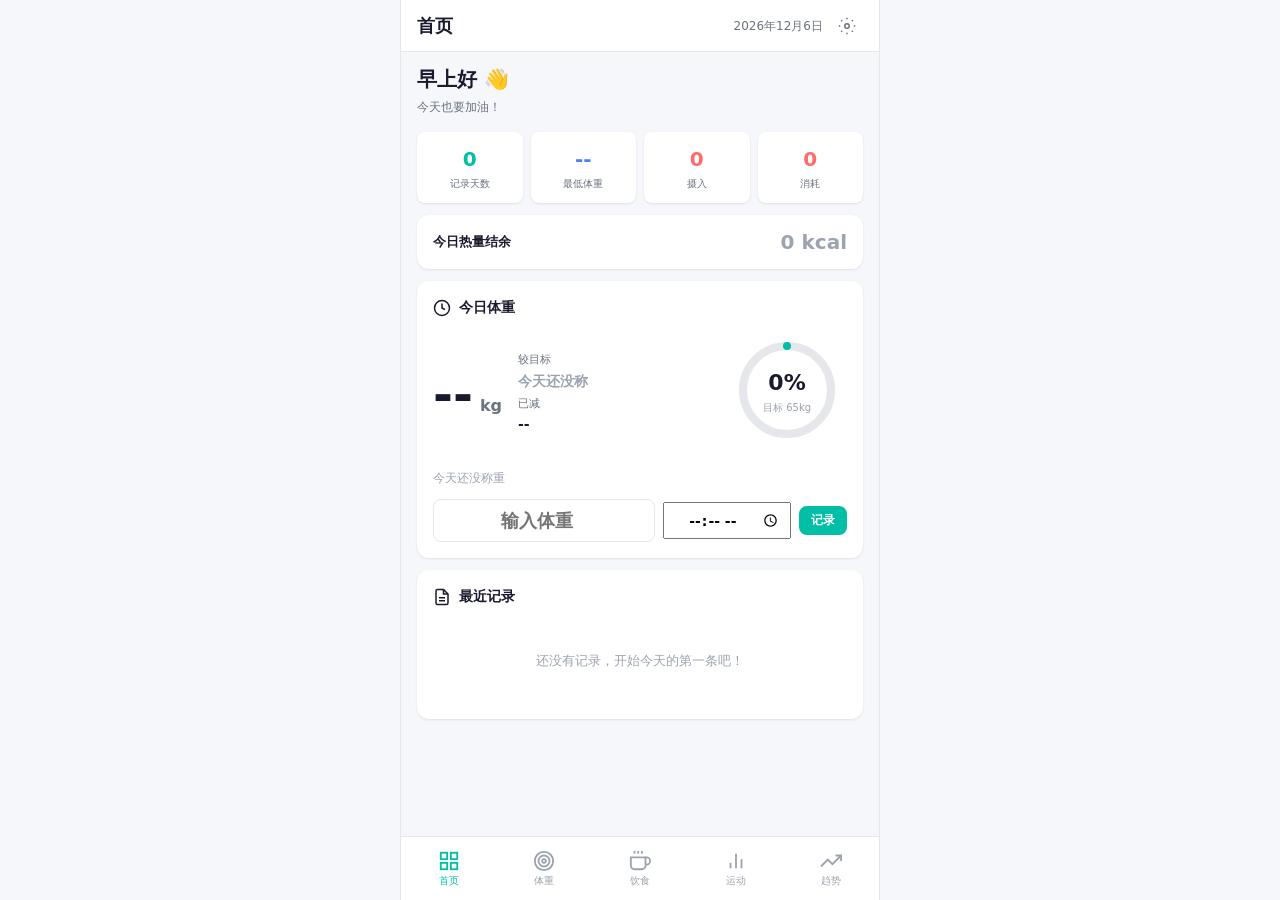
==== src/index.html @ 2db00e9f "Prepare PWA for long term deployment" ====
<!DOCTYPE html>
<html lang="zh-CN">
<head>
  <meta charset="UTF-8">
  <meta name="viewport" content="width=device-width, initial-scale=1.0, maximum-scale=1.0, user-scalable=no, viewport-fit=cover">
  <meta name="theme-color" content="#00BFA6">
  <meta name="apple-mobile-web-app-capable" content="yes">
  <meta name="apple-mobile-web-app-status-bar-style" content="default">
  <meta name="description" content="吴惊喜不要停 - 记录体重变化与运动热量消耗">
  <link rel="manifest" href="manifest.json">
  <link rel="icon" href="assets/icons/icon.svg" type="image/svg+xml">
  <link rel="apple-touch-icon" href="assets/icons/icon.svg">
  <title>吴惊喜不要停</title>
  <link rel="stylesheet" href="css/style.css">
</head>
<body>
<div class="app-container" id="app">
  <!-- Header -->
  <header class="app-header">
    <h1 id="viewTitle">首页</h1>
    <div style="display:flex;align-items:center;gap:8px">
      <span class="header-date" id="headerDate"></span>
      <button class="btn-icon" id="settingsGear" title="设置" style="color:var(--text-secondary)">
        <svg width="18" height="18" viewBox="0 0 24 24" fill="none" stroke="currentColor" stroke-width="2"><circle cx="12" cy="12" r="3"/><path d="M12 1v2M12 21v2M4.22 4.22l1.42 1.42M18.36 18.36l1.42 1.42M1 12h2M21 12h2M4.22 19.78l1.42-1.42M18.36 5.64l1.42-1.42"/></svg>
      </button>
    </div>
  </header>

  <!-- Main Content -->
  <main class="app-main" id="appMain">
    <!-- Dashboard View -->
    <section class="view active" id="viewDashboard">
      <div class="dash-greeting" id="greeting">早上好 👋</div>
      <div class="dash-sub" id="dashSub">今天也要加油！</div>

      <div class="stat-grid" style="grid-template-columns:repeat(4,1fr)">
        <div class="stat-item">
          <div class="num green" id="statDays">0</div>
          <div class="label">记录天数</div>
        </div>
        <div class="stat-item">
          <div class="num blue" id="statLowest">--</div>
          <div class="label">最低体重</div>
        </div>
        <div class="stat-item">
          <div class="num red" id="statCalIn">0</div>
          <div class="label">摄入</div>
        </div>
        <div class="stat-item">
          <div class="num red" id="statCalOut">0</div>
          <div class="label">消耗</div>
        </div>
      </div>

      <!-- 热量结余 -->
      <div class="card" style="padding:12px 16px;margin-bottom:12px">
        <div class="flex-between">
          <span style="font-size:13px;font-weight:600">今日热量结余</span>
          <span id="calBalance" style="font-size:20px;font-weight:800">0 kcal</span>
        </div>
      </div>

      <div class="card">
        <div class="card-title">
          <svg width="18" height="18" viewBox="0 0 24 24" fill="none" stroke="currentColor" stroke-width="2"><circle cx="12" cy="12" r="10"/><path d="M12 6v6l4 2"/></svg>
          今日体重
        </div>
        <div id="todayWeightEntries">
          <div class="dash-weight-card" style="margin-bottom:12px">
            <div>
              <span class="big-num" id="todayWeightDisplay">--</span>
              <span class="big-unit">kg</span>
            </div>
            <div class="dash-info">
              <div class="label">较目标</div>
              <div class="change" id="weightDiff">--</div>
              <div class="label" style="margin-top:4px">已减</div>
              <div class="change down" id="totalLost">--</div>
            </div>
            <div>
              <canvas id="progressRingWeight" width="100" height="100"></canvas>
            </div>
          </div>
          <div id="todayWeightRecordList"></div>
        </div>
        <div class="log-today-bar">
          <input type="number" id="quickWeightInput" placeholder="输入体重" step="0.1" min="30" max="200">
          <input type="time" id="quickWeightTime" style="width:auto;flex:none;padding:6px 8px;font-size:14px">
          <button class="btn btn-primary btn-sm" id="quickWeightBtn">记录</button>
        </div>
      </div>

      <div class="card">
        <div class="card-title">
          <svg width="18" height="18" viewBox="0 0 24 24" fill="none" stroke="currentColor" stroke-width="2"><path d="M14 2H6a2 2 0 0 0-2 2v16a2 2 0 0 0 2 2h12a2 2 0 0 0 2-2V8z"/><polyline points="14 2 14 8 20 8"/><line x1="16" y1="13" x2="8" y2="13"/><line x1="16" y1="17" x2="8" y2="17"/></svg>
          最近记录
        </div>
        <div id="recentEntries"><div class="empty-state"><p>还没有记录，开始今天的第一条吧！</p></div></div>
      </div>
    </section>

    <!-- Weight View -->
    <section class="view" id="viewWeight">
      <div class="card">
        <div class="card-title">记录体重</div>
        <div class="form-row-3">
          <div class="form-group"><label>日期</label><input type="date" id="weightDate"></div>
          <div class="form-group"><label>时间</label><input type="time" id="weightTime"></div>
          <div class="form-group"><label>体重 (kg)</label><input type="number" id="weightValue" step="0.1" min="30" max="200" placeholder="70.0"></div>
        </div>
        <div class="form-group"><label>备注（可选）</label><input type="text" id="weightNotes" placeholder="如：晨起空腹、饭后等"></div>
        <button class="btn btn-primary btn-block" id="weightSubmit">保存记录</button>
      </div>
      <div class="card">
        <div class="flex-between">
          <div class="card-title" style="margin-bottom:0">体重历史</div>
          <span class="text-muted" id="weightCount"></span>
        </div>
      </div>
      <div id="weightList" class="entry-list"></div>
    </section>

    <!-- Diet View -->
    <section class="view" id="viewDiet">
      <div class="card">
        <div class="card-title">记录饮食</div>
        <div class="form-row-3">
          <div class="form-group"><label>日期</label><input type="date" id="dietDate"></div>
          <div class="form-group"><label>时间</label><input type="time" id="dietTime"></div>
          <div class="form-group"><label>餐别</label><select id="dietMealType"></select></div>
        </div>
        <div class="form-row">
          <div class="form-group"><label>食物名称</label><input type="text" id="dietFood" placeholder="如：全麦面包 2片"></div>
          <div class="form-group"><label>重量 (g)</label><input type="number" id="dietWeight" min="0" placeholder="如：150"></div>
        </div>
        <div class="form-row">
          <div class="form-group"><label>热量 (kcal)</label><input type="number" id="dietCalories" min="0" placeholder="自动预估或手动输入"></div>
          <div class="form-group">
            <label>热量预估</label>
            <div class="calorie-estimate" id="dietCalorieHint">输入食物和重量后自动预估</div>
          </div>
        </div>
        <div class="form-group"><label>备注（可选）</label><input type="text" id="dietNotes" placeholder="如：便利店买的"></div>
        <button class="btn btn-primary btn-block" id="dietSubmit">保存记录</button>
      </div>
      <div class="card">
        <div class="flex-between">
          <div class="card-title" style="margin-bottom:0">饮食历史</div>
          <span class="text-muted" id="dietCount"></span>
        </div>
      </div>
      <div id="dietList" class="entry-list"></div>
    </section>

    <!-- Exercise View -->
    <section class="view" id="viewExercise">
      <div class="card">
        <div class="card-title">记录运动</div>
        <div class="form-row-3">
          <div class="form-group"><label>日期</label><input type="date" id="exDate"></div>
          <div class="form-group"><label>时间</label><input type="time" id="exTime"></div>
          <div class="form-group"><label>运动类型</label><select id="exType"></select></div>
        </div>
        <div class="form-row">
          <div class="form-group"><label>时长（分钟）</label><input type="number" id="exDuration" min="1" max="600" placeholder="30"></div>
          <div class="form-group" id="exCalGroup"><label>消耗热量 (kcal)</label><input type="number" id="exCalories" min="0" placeholder="自动计算" readonly></div>
        </div>
        <div class="form-group"><label>备注（可选）</label><input type="text" id="exNotes" placeholder="如：晨跑、健身房等"></div>
        <button class="btn btn-primary btn-block" id="exSubmit">保存记录</button>
      </div>
      <div class="card">
        <div class="flex-between">
          <div class="card-title" style="margin-bottom:0">运动历史</div>
          <span class="text-muted" id="exCount"></span>
        </div>
      </div>
      <div id="exList" class="entry-list"></div>
    </section>

    <!-- Trends View -->
    <section class="view" id="viewTrends">
      <div class="card">
        <div class="card-title">体重趋势</div>
        <div class="period-tabs" id="weightPeriodTabs">
          <button class="period-tab active" data-period="7d">7天</button>
          <button class="period-tab" data-period="30d">30天</button>
          <button class="period-tab" data-period="all">全部</button>
        </div>
        <div class="chart-container"><canvas id="weightChart"></canvas></div>
      </div>
      <div class="card">
        <div class="card-title">运动消耗</div>
        <div class="period-tabs" id="calPeriodTabs">
          <button class="period-tab active" data-period="7d">7天</button>
          <button class="period-tab" data-period="30d">30天</button>
          <button class="period-tab" data-period="all">全部</button>
        </div>
        <div class="chart-container"><canvas id="calChart"></canvas></div>
      </div>
      <div class="ring-grid">
        <div class="ring-item">
          <canvas id="ringWeightProgress" width="120" height="120"></canvas>
          <div class="ring-label">减重进度</div>
        </div>
        <div class="ring-item">
          <canvas id="ringCalProgress" width="120" height="120"></canvas>
          <div class="ring-label">今日运动目标</div>
        </div>
      </div>
    </section>

    <!-- Settings View -->
    <section class="view" id="viewSettings">
      <div class="card">
        <div class="card-title">目标设定</div>
        <div class="setting-item">
          <div><div class="label">目标体重</div><div class="desc">最终想要达到的体重</div></div>
          <input type="number" id="setTargetWeight" step="0.1" min="30" max="200">
        </div>
        <div class="setting-item">
          <div><div class="label">起始体重</div><div class="desc">开始减肥时的体重</div></div>
          <input type="number" id="setStartWeight" step="0.1" min="30" max="200">
        </div>
        <div class="setting-item">
          <div><div class="label">身高 (cm)</div><div class="desc">用于计算 BMI</div></div>
          <input type="number" id="setHeight" min="100" max="250">
        </div>
        <div class="setting-item">
          <div><div class="label">日消耗目标</div><div class="desc">每日运动消耗目标（千卡）</div></div>
          <input type="number" id="setCalTarget" min="0" max="5000">
        </div>
        <div class="setting-item">
          <div><div class="label">昵称</div><div class="desc">个性化称呼</div></div>
          <input type="text" id="setName" placeholder="如：吴惊喜">
        </div>
        <button class="btn btn-primary btn-block mt-8" id="settingsSave">保存设置</button>
      </div>

      <div class="card">
        <div class="card-title">界面主题</div>
        <div class="setting-item">
          <div class="label">背景风格</div>
          <select id="bgTheme" style="width:120px">
            <option value="default">默认简洁</option>
            <option value="dark">深色模式</option>
            <option value="gradient1">渐变蓝紫</option>
            <option value="gradient2">渐变暖橙</option>
            <option value="gradient3">渐变星空</option>
            <option value="gradient4">渐变樱花</option>
          </select>
        </div>
        <div class="setting-item" style="flex-direction:column;align-items:stretch;gap:8px">
          <div class="label">自定义背景图片</div>
          <div class="desc">上传一张图片作为背景（建议浅色/模糊图片效果更佳）</div>
          <div id="bgImagePreview" style="width:100%;height:80px;border-radius:8px;background:#EEE;display:flex;align-items:center;justify-content:center;font-size:12px;color:#999;background-size:cover;background-position:center">暂无图片</div>
          <div class="data-actions">
            <button class="btn btn-secondary btn-sm" id="bgUploadBtn">选择图片</button>
            <button class="btn btn-secondary btn-sm" id="bgClearBtn">清除图片</button>
          </div>
          <input type="file" id="bgFileInput" accept="image/*" style="display:none">
        </div>
      </div>

      <div class="card">
        <div class="card-title">数据管理</div>
        <div class="text-muted mb-8">所有数据存储在本地浏览器，安全不泄漏。</div>
        <div class="data-actions">
          <button class="btn btn-secondary btn-sm" id="exportBtn">导出数据</button>
          <button class="btn btn-secondary btn-sm" id="importBtn">导入数据</button>
        </div>
        <input type="file" id="importFile" accept=".json" style="display:none">
        <button class="btn btn-sm btn-danger btn-block mt-8" id="clearBtn">清除所有数据</button>
      </div>

      <div class="about-section">
        <strong>吴惊喜不要停 v1.3</strong><br>
        减肥路上，惊喜不停！<br>
        所有数据仅存储在你的设备上
      </div>
    </section>
  </main>

  <!-- Bottom Navigation -->
  <nav class="app-nav" id="appNav">
    <button class="nav-item active" data-view="viewDashboard">
      <svg viewBox="0 0 24 24" fill="none" stroke="currentColor" stroke-width="2"><rect x="3" y="3" width="7" height="7"/><rect x="14" y="3" width="7" height="7"/><rect x="3" y="14" width="7" height="7"/><rect x="14" y="14" width="7" height="7"/></svg>
      <span>首页</span>
    </button>
    <button class="nav-item" data-view="viewWeight">
      <svg viewBox="0 0 24 24" fill="none" stroke="currentColor" stroke-width="2"><circle cx="12" cy="12" r="10"/><circle cx="12" cy="12" r="6"/><circle cx="12" cy="12" r="2"/></svg>
      <span>体重</span>
    </button>
    <button class="nav-item" data-view="viewDiet">
      <svg viewBox="0 0 24 24" fill="none" stroke="currentColor" stroke-width="2"><path d="M18 8h1a4 4 0 0 1 0 8h-1"/><path d="M2 8h16v9a4 4 0 0 1-4 4H6a4 4 0 0 1-4-4V8z"/><line x1="6" y1="1" x2="6" y2="4"/><line x1="10" y1="1" x2="10" y2="4"/><line x1="14" y1="1" x2="14" y2="4"/></svg>
      <span>饮食</span>
    </button>
    <button class="nav-item" data-view="viewExercise">
      <svg viewBox="0 0 24 24" fill="none" stroke="currentColor" stroke-width="2"><path d="M18 20V10"/><path d="M12 20V4"/><path d="M6 20v-6"/></svg>
      <span>运动</span>
    </button>
    <button class="nav-item" data-view="viewTrends">
      <svg viewBox="0 0 24 24" fill="none" stroke="currentColor" stroke-width="2"><polyline points="23 6 13.5 15.5 8.5 10.5 1 18"/><polyline points="17 6 23 6 23 12"/></svg>
      <span>趋势</span>
    </button>
  </nav>
</div>

<!-- Modal template (hidden) -->
<template id="modalTemplate">
  <div class="modal-overlay" onclick="if(event.target===this)this.remove()">
    <div class="modal-box">
      <h3 id="modalTitle"></h3>
      <div id="modalBody"></div>
    </div>
  </div>
</template>

<script src="js/storage.js"></script>
<script src="js/charts.js"></script>
<script src="js/app.js"></script>
</body>
</html>
---- src/css/style.css ----
/* ============ Reset & Base ============ */
*, *::before, *::after { box-sizing: border-box; margin: 0; padding: 0; }

:root {
  --primary: #00BFA6;
  --primary-dark: #009F8A;
  --primary-light: #E0F7F4;
  --accent: #4F7CFF;
  --calorie: #FF6B6B;
  --calorie-light: #FFF0F0;
  --bg: #F5F7FA;
  --card: #FFFFFF;
  --text: #1A1A2E;
  --text-secondary: #6B7280;
  --text-muted: #9CA3AF;
  --border: #E5E7EB;
  --shadow: 0 1px 3px rgba(0,0,0,0.06), 0 1px 2px rgba(0,0,0,0.04);
  --shadow-lg: 0 4px 12px rgba(0,0,0,0.08);
  --radius: 12px;
  --radius-sm: 8px;
  --nav-height: 64px;
  --header-height: 52px;
}

html { font-size: 16px; -webkit-text-size-adjust: 100%; }
body {
  font-family: -apple-system, BlinkMacSystemFont, "Segoe UI", Roboto, system-ui, sans-serif;
  background: var(--bg);
  color: var(--text);
  line-height: 1.5;
  overflow: hidden;
  height: 100vh;
  -webkit-font-smoothing: antialiased;
}

input, select, textarea, button { font-family: inherit; font-size: inherit; }

/* ============ Layout ============ */
.app-container {
  max-width: 480px;
  margin: 0 auto;
  height: 100vh;
  display: flex;
  flex-direction: column;
  position: relative;
  background: var(--bg);
}

/* ============ Header ============ */
.app-header {
  display: flex;
  align-items: center;
  justify-content: space-between;
  padding: 8px 16px;
  height: var(--header-height);
  background: var(--card);
  border-bottom: 1px solid var(--border);
  flex-shrink: 0;
  z-index: 10;
}
.app-header h1 {
  font-size: 18px;
  font-weight: 700;
  color: var(--text);
}
.header-date {
  font-size: 12px;
  color: var(--text-secondary);
}

/* ============ Main Content ============ */
.app-main {
  flex: 1;
  overflow-y: auto;
  overflow-x: hidden;
  -webkit-overflow-scrolling: touch;
  padding-bottom: 8px;
}
.app-main::-webkit-scrollbar { display: none; }

.view { display: none; padding: 12px 16px; }
.view.active { display: block; animation: fadeIn 0.2s ease; }

@keyframes fadeIn {
  from { opacity: 0; transform: translateY(4px); }
  to { opacity: 1; transform: translateY(0); }
}

/* ============ Bottom Navigation ============ */
.app-nav {
  display: flex;
  background: var(--card);
  border-top: 1px solid var(--border);
  height: var(--nav-height);
  flex-shrink: 0;
  z-index: 10;
  padding-bottom: env(safe-area-inset-bottom, 0);
}
.nav-item {
  flex: 1;
  display: flex;
  flex-direction: column;
  align-items: center;
  justify-content: center;
  gap: 2px;
  cursor: pointer;
  color: var(--text-muted);
  transition: color 0.15s;
  -webkit-tap-highlight-color: transparent;
  border: none;
  background: none;
  padding: 6px 0;
}
.nav-item.active { color: var(--primary); }
.nav-item svg { width: 22px; height: 22px; }
.nav-item span { font-size: 10px; font-weight: 500; }

/* ============ Cards ============ */
.card {
  background: var(--card);
  border-radius: var(--radius);
  padding: 16px;
  margin-bottom: 12px;
  box-shadow: var(--shadow);
}
.card-title {
  font-size: 14px;
  font-weight: 600;
  color: var(--text);
  margin-bottom: 12px;
  display: flex;
  align-items: center;
  gap: 8px;
}

/* ============ Stat Grid ============ */
.stat-grid {
  display: grid;
  grid-template-columns: repeat(3, 1fr);
  gap: 8px;
  margin-bottom: 12px;
}
.stat-item {
  background: var(--card);
  border-radius: var(--radius-sm);
  padding: 12px;
  text-align: center;
  box-shadow: var(--shadow);
}
.stat-item .num {
  font-size: 20px;
  font-weight: 700;
  color: var(--text);
}
.stat-item .num.green { color: var(--primary); }
.stat-item .num.red { color: var(--calorie); }
.stat-item .num.blue { color: var(--accent); }
.stat-item .label {
  font-size: 10px;
  color: var(--text-secondary);
  margin-top: 2px;
}

/* ============ Form Elements ============ */
.form-group {
  margin-bottom: 12px;
}
.form-group label {
  display: block;
  font-size: 12px;
  font-weight: 600;
  color: var(--text-secondary);
  margin-bottom: 4px;
}
.form-row {
  display: grid;
  grid-template-columns: 1fr 1fr;
  gap: 8px;
}
.form-row-3 {
  display: grid;
  grid-template-columns: 1fr 1fr 1fr;
  gap: 8px;
}

input[type="text"],
input[type="number"],
input[type="date"],
select,
textarea {
  width: 100%;
  padding: 10px 12px;
  border: 1.5px solid var(--border);
  border-radius: var(--radius-sm);
  font-size: 15px;
  color: var(--text);
  background: var(--card);
  outline: none;
  transition: border-color 0.2s;
  -webkit-appearance: none;
  appearance: none;
}
input:focus, select:focus, textarea:focus {
  border-color: var(--primary);
}
textarea { resize: none; min-height: 60px; }

.calorie-estimate {
  min-height: 40px;
  padding: 9px 10px;
  border: 1.5px dashed var(--border);
  border-radius: var(--radius-sm);
  background: var(--primary-light);
  color: var(--text-secondary);
  font-size: 12px;
  line-height: 1.35;
  display: flex;
  align-items: center;
}
.calorie-estimate.active {
  border-color: var(--primary);
  color: var(--primary-dark);
  font-weight: 600;
}
.calorie-estimate.muted {
  background: #F8FAFC;
}

.btn {
  display: inline-flex;
  align-items: center;
  justify-content: center;
  gap: 6px;
  padding: 10px 20px;
  border: none;
  border-radius: var(--radius-sm);
  font-size: 14px;
  font-weight: 600;
  cursor: pointer;
  transition: all 0.15s;
  -webkit-tap-highlight-color: transparent;
}
.btn-primary {
  background: var(--primary);
  color: #fff;
}
.btn-primary:active { background: var(--primary-dark); }
.btn-secondary {
  background: var(--primary-light);
  color: var(--primary-dark);
}
.btn-block { width: 100%; }
.btn-sm { padding: 6px 12px; font-size: 12px; }
.btn-danger { background: var(--calorie-light); color: var(--calorie); }
.btn-danger:active { background: #FFE0E0; }

.btn-icon {
  width: 32px;
  height: 32px;
  padding: 0;
  border: none;
  border-radius: 50%;
  display: inline-flex;
  align-items: center;
  justify-content: center;
  cursor: pointer;
  background: transparent;
  color: var(--text-muted);
  transition: background 0.15s;
  -webkit-tap-highlight-color: transparent;
}
.btn-icon:active { background: var(--border); }

/* ============ Entry List ============ */
.entry-list { display: flex; flex-direction: column; gap: 8px; }
.entry-item {
  display: flex;
  align-items: center;
  padding: 12px;
  background: var(--card);
  border-radius: var(--radius-sm);
  box-shadow: var(--shadow);
  gap: 12px;
  transition: opacity 0.2s;
}
.entry-icon {
  width: 40px;
  height: 40px;
  border-radius: 50%;
  display: flex;
  align-items: center;
  justify-content: center;
  flex-shrink: 0;
  font-size: 18px;
}
.entry-icon.green { background: var(--primary-light); }
.entry-icon.red { background: var(--calorie-light); }
.entry-icon.blue { background: #EEF2FF; }
.entry-body { flex: 1; min-width: 0; }
.entry-body .title { font-size: 14px; font-weight: 600; color: var(--text); }
.entry-body .subtitle { font-size: 11px; color: var(--text-secondary); margin-top: 1px; }
.entry-value {
  font-size: 15px;
  font-weight: 700;
  color: var(--primary);
  text-align: right;
  flex-shrink: 0;
}
.entry-value.red { color: var(--calorie); }

/* ============ Dashboard ============ */
.dash-greeting {
  font-size: 20px;
  font-weight: 700;
  margin-bottom: 4px;
}
.dash-sub { font-size: 12px; color: var(--text-secondary); margin-bottom: 16px; }

.dash-weight-card {
  display: flex;
  align-items: center;
  gap: 16px;
}
.dash-weight-card .big-num {
  font-size: 48px;
  font-weight: 800;
  color: var(--text);
  line-height: 1;
}
.dash-weight-card .big-unit { font-size: 16px; font-weight: 600; color: var(--text-secondary); margin-left: 2px; }
.dash-weight-card .dash-info { flex: 1; }
.dash-weight-card .dash-info .label { font-size: 11px; color: var(--text-secondary); }
.dash-weight-card .dash-info .change {
  font-size: 14px;
  font-weight: 600;
  margin-top: 2px;
}
.change.down { color: var(--primary); }
.change.up { color: var(--calorie); }

.log-today-bar {
  display: flex;
  align-items: center;
  gap: 8px;
  margin-top: 12px;
}
.log-today-bar input {
  flex: 1;
  font-size: 18px;
  font-weight: 700;
  text-align: center;
}

/* ============ Trends ============ */
.chart-container {
  width: 100%;
  min-height: 220px;
  border-radius: var(--radius-sm);
  overflow: hidden;
}
.chart-container canvas { display: block; }

.period-tabs {
  display: flex;
  gap: 4px;
  margin-bottom: 12px;
  background: var(--border);
  border-radius: var(--radius-sm);
  padding: 3px;
}
.period-tab {
  flex: 1;
  padding: 6px 0;
  text-align: center;
  font-size: 12px;
  font-weight: 500;
  border: none;
  background: transparent;
  border-radius: 6px;
  cursor: pointer;
  color: var(--text-secondary);
  transition: all 0.15s;
}
.period-tab.active {
  background: var(--card);
  color: var(--text);
  box-shadow: 0 1px 2px rgba(0,0,0,0.06);
}

/* ============ Settings ============ */
.setting-item {
  display: flex;
  align-items: center;
  justify-content: space-between;
  padding: 12px 0;
  border-bottom: 1px solid var(--border);
}
.setting-item:last-child { border-bottom: none; }
.setting-item .label { font-size: 14px; font-weight: 500; }
.setting-item .desc { font-size: 11px; color: var(--text-secondary); margin-top: 1px; }
.setting-item input[type="number"],
.setting-item input[type="text"] {
  width: 80px;
  text-align: center;
  font-weight: 600;
}

.about-section {
  text-align: center;
  padding: 20px 0;
  color: var(--text-muted);
  font-size: 12px;
  line-height: 1.8;
}
.about-section strong { color: var(--text-secondary); }

/* ============ Modal ============ */
.modal-overlay {
  position: fixed;
  top: 0; left: 0; right: 0; bottom: 0;
  background: rgba(0,0,0,0.4);
  z-index: 100;
  display: flex;
  align-items: center;
  justify-content: center;
  padding: 24px;
  animation: fadeIn 0.15s ease;
}
.modal-box {
  background: var(--card);
  border-radius: var(--radius);
  padding: 20px;
  width: 100%;
  max-width: 360px;
  box-shadow: var(--shadow-lg);
}
.modal-box h3 {
  font-size: 16px;
  font-weight: 700;
  margin-bottom: 12px;
}

/* ============ Toast ============ */
.toast {
  position: fixed;
  bottom: 80px;
  left: 50%;
  transform: translateX(-50%);
  background: #1A1A2E;
  color: #fff;
  padding: 10px 20px;
  border-radius: 20px;
  font-size: 13px;
  font-weight: 500;
  z-index: 200;
  animation: toastIn 0.3s ease;
  pointer-events: none;
  white-space: nowrap;
}
.toast.hide { animation: toastOut 0.3s ease forwards; }

@keyframes toastIn {
  from { opacity: 0; transform: translateX(-50%) translateY(20px); }
  to { opacity: 1; transform: translateX(-50%) translateY(0); }
}
@keyframes toastOut {
  from { opacity: 1; transform: translateX(-50%) translateY(0); }
  to { opacity: 0; transform: translateX(-50%) translateY(20px); }
}

/* ============ Progress Ring Layout ============ */
.ring-grid {
  display: grid;
  grid-template-columns: 1fr 1fr;
  gap: 12px;
  margin-bottom: 12px;
}
.ring-item {
  display: flex;
  flex-direction: column;
  align-items: center;
  background: var(--card);
  border-radius: var(--radius);
  padding: 12px;
  box-shadow: var(--shadow);
}
.ring-item .ring-label {
  font-size: 11px;
  color: var(--text-secondary);
  margin-top: 8px;
  text-align: center;
}

/* ============ Empty State ============ */
.empty-state {
  text-align: center;
  padding: 32px 16px;
  color: var(--text-muted);
}
.empty-state svg { width: 48px; height: 48px; margin-bottom: 12px; opacity: 0.5; }
.empty-state p { font-size: 13px; }

/* ============ Utility ============ */
.mt-8 { margin-top: 8px; }
.mb-8 { margin-bottom: 8px; }
.flex { display: flex; }
.flex-between { display: flex; justify-content: space-between; align-items: center; }
.gap-8 { gap: 8px; }
.text-center { text-align: center; }
.text-muted { color: var(--text-muted); font-size: 12px; }

/* ============ Switch ============ */
.switch-row {
  display: flex;
  align-items: center;
  justify-content: space-between;
  padding: 4px 0;
}
.switch-row .label { font-size: 14px; }
.switch {
  position: relative;
  width: 44px;
  height: 24px;
  cursor: pointer;
}
.switch input { display: none; }
.switch .slider {
  position: absolute;
  inset: 0;
  background: #D1D5DB;
  border-radius: 12px;
  transition: 0.2s;
}
.switch .slider::after {
  content: "";
  position: absolute;
  width: 20px;
  height: 20px;
  left: 2px;
  top: 2px;
  background: #fff;
  border-radius: 50%;
  transition: 0.2s;
}
.switch input:checked + .slider { background: var(--primary); }
.switch input:checked + .slider::after { transform: translateX(20px); }

/* ============ History merge ============ */
.history-filters {
  display: flex;
  gap: 8px;
  margin-bottom: 12px;
}
.history-filters select { flex: 1; }

/* ============ Data Management Buttons ============ */
.data-actions {
  display: flex;
  gap: 8px;
  margin-top: 12px;
}
.data-actions .btn { flex: 1; font-size: 12px; }

/* ============ Responsive ============ */
@media (min-width: 481px) {
  .app-container { border-left: 1px solid var(--border); border-right: 1px solid var(--border); }
}

@media (max-width: 360px) {
  .stat-grid { grid-template-columns: repeat(3, 1fr); gap: 4px; }
  .stat-item { padding: 8px; }
  .stat-item .num { font-size: 16px; }
  .form-row { grid-template-columns: 1fr; }
  .form-row-3 { grid-template-columns: 1fr 1fr; }
}

@media (display-mode: standalone) {
  .app-header { padding-top: 12px; }
}
/* ============ End Style ============ */

/* ============ Background Themes ============ */
.app-container.theme-dark {
  --bg: #1A1A2E;
  --card: #242440;
  --text: #E5E7EB;
  --text-secondary: #9CA3AF;
  --text-muted: #6B7280;
  --border: #374151;
  --shadow: 0 1px 3px rgba(0,0,0,0.3);
  --shadow-lg: 0 4px 12px rgba(0,0,0,0.4);
}
.app-container.theme-dark input,
.app-container.theme-dark select,
.app-container.theme-dark textarea {
  background: #1F1F3A;
  color: #E5E7EB;
  border-color: #374151;
}
.app-container.theme-dark .period-tab.active { background: #2A2A4A; }
.app-container.theme-dark .stat-item { background: var(--card); }

.app-container.theme-gradient1 {
  background: linear-gradient(135deg, #667eea 0%, #764ba2 100%);
  --bg: transparent;
}
.app-container.theme-gradient1 .app-header { background: rgba(255,255,255,0.12); backdrop-filter: blur(12px); border-bottom-color: rgba(255,255,255,0.15); }
.app-container.theme-gradient1 .app-header h1 { color: #fff; }
.app-container.theme-gradient1 .header-date { color: rgba(255,255,255,0.7); }
.app-container.theme-gradient1 .app-nav { background: rgba(255,255,255,0.12); backdrop-filter: blur(12px); border-top-color: rgba(255,255,255,0.15); }
.app-container.theme-gradient1 .nav-item { color: rgba(255,255,255,0.6); }
.app-container.theme-gradient1 .nav-item.active { color: #fff; }
.app-container.theme-gradient1 .card { background: rgba(255,255,255,0.88); backdrop-filter: blur(8px); }
.app-container.theme-gradient1 .dash-greeting { color: #fff; }
.app-container.theme-gradient1 .dash-sub { color: rgba(255,255,255,0.7); }

.app-container.theme-gradient2 {
  background: linear-gradient(135deg, #f093fb 0%, #f5576c 100%);
  --bg: transparent;
}
.app-container.theme-gradient2 .app-header { background: rgba(255,255,255,0.12); backdrop-filter: blur(12px); border-bottom-color: rgba(255,255,255,0.15); }
.app-container.theme-gradient2 .app-header h1 { color: #fff; }
.app-container.theme-gradient2 .header-date { color: rgba(255,255,255,0.7); }
.app-container.theme-gradient2 .app-nav { background: rgba(255,255,255,0.12); backdrop-filter: blur(12px); border-top-color: rgba(255,255,255,0.15); }
.app-container.theme-gradient2 .nav-item { color: rgba(255,255,255,0.6); }
.app-container.theme-gradient2 .nav-item.active { color: #fff; }
.app-container.theme-gradient2 .card { background: rgba(255,255,255,0.88); backdrop-filter: blur(8px); }
.app-container.theme-gradient2 .dash-greeting { color: #fff; }
.app-container.theme-gradient2 .dash-sub { color: rgba(255,255,255,0.7); }

.app-container.theme-gradient3 {
  background: linear-gradient(135deg, #0f0c29 0%, #302b63 50%, #24243e 100%);
  --bg: transparent;
}
.app-container.theme-gradient3 .app-header { background: rgba(255,255,255,0.08); backdrop-filter: blur(12px); border-bottom-color: rgba(255,255,255,0.1); }
.app-container.theme-gradient3 .app-header h1 { color: #fff; }
.app-container.theme-gradient3 .header-date { color: rgba(255,255,255,0.6); }
.app-container.theme-gradient3 .app-nav { background: rgba(255,255,255,0.08); backdrop-filter: blur(12px); border-top-color: rgba(255,255,255,0.1); }
.app-container.theme-gradient3 .nav-item { color: rgba(255,255,255,0.5); }
.app-container.theme-gradient3 .nav-item.active { color: #8892ff; }
.app-container.theme-gradient3 .card { background: rgba(255,255,255,0.88); backdrop-filter: blur(8px); }
.app-container.theme-gradient3 .dash-greeting { color: #fff; }
.app-container.theme-gradient3 .dash-sub { color: rgba(255,255,255,0.6); }

.app-container.theme-gradient4 {
  background: linear-gradient(135deg, #ffecd2 0%, #fcb69f 100%);
  --bg: transparent;
}
.app-container.theme-gradient4 .app-header { background: rgba(255,255,255,0.25); backdrop-filter: blur(12px); border-bottom-color: rgba(255,255,255,0.3); }
.app-container.theme-gradient4 .app-header h1 { color: #5D4037; }
.app-container.theme-gradient4 .header-date { color: rgba(93,64,55,0.6); }
.app-container.theme-gradient4 .app-nav { background: rgba(255,255,255,0.25); backdrop-filter: blur(12px); border-top-color: rgba(255,255,255,0.3); }
.app-container.theme-gradient4 .nav-item { color: rgba(93,64,55,0.5); }
.app-container.theme-gradient4 .nav-item.active { color: #E91E63; }
.app-container.theme-gradient4 .card { background: rgba(255,255,255,0.85); backdrop-filter: blur(8px); }
.app-container.theme-gradient4 .dash-greeting { color: #5D4037; }
.app-container.theme-gradient4 .dash-sub { color: rgba(93,64,55,0.6); }
/* ============ End Style ============ */

/* ============ Diet Entry Styles ============ */
.entry-icon.orange {
  background: #FFF3E0;
}
.entry-icon.orange svg { color: #FF9800; }

/* ============ Calorie Balance ============ */
.cal-balance.positive { color: var(--calorie); }
.cal-balance.negative { color: var(--primary); }
.cal-balance.zero { color: var(--text-muted); }

/* ============ Background Image ============ */
.app-container.has-bg-image {
  background: none !important;
  background-image: var(--bg-image-url) !important;
  background-size: cover !important;
  background-position: center !important;
  background-attachment: fixed !important;
}
.app-container.has-bg-image .app-header {
  background: rgba(255,255,255,0.15);
  backdrop-filter: blur(16px);
  -webkit-backdrop-filter: blur(16px);
  border-bottom-color: rgba(255,255,255,0.2);
}
.app-container.has-bg-image .app-nav {
  background: rgba(255,255,255,0.15);
  backdrop-filter: blur(16px);
  -webkit-backdrop-filter: blur(16px);
  border-top-color: rgba(255,255,255,0.2);
}
.app-container.has-bg-image .card {
  background: rgba(255,255,255,0.88);
  backdrop-filter: blur(12px);
  -webkit-backdrop-filter: blur(12px);
}
.app-container.has-bg-image .stat-item {
  background: rgba(255,255,255,0.88);
  backdrop-filter: blur(8px);
}
.app-container.has-bg-image .entry-item {
  background: rgba(255,255,255,0.88);
  backdrop-filter: blur(8px);
}
.app-container.has-bg-image .dash-greeting,
.app-container.has-bg-image .dash-sub {
  color: #fff;
  text-shadow: 0 1px 4px rgba(0,0,0,0.3);
}
.app-container.has-bg-image .period-tab.active {
  background: rgba(255,255,255,0.88);
}
/* ============ End Style ============ */
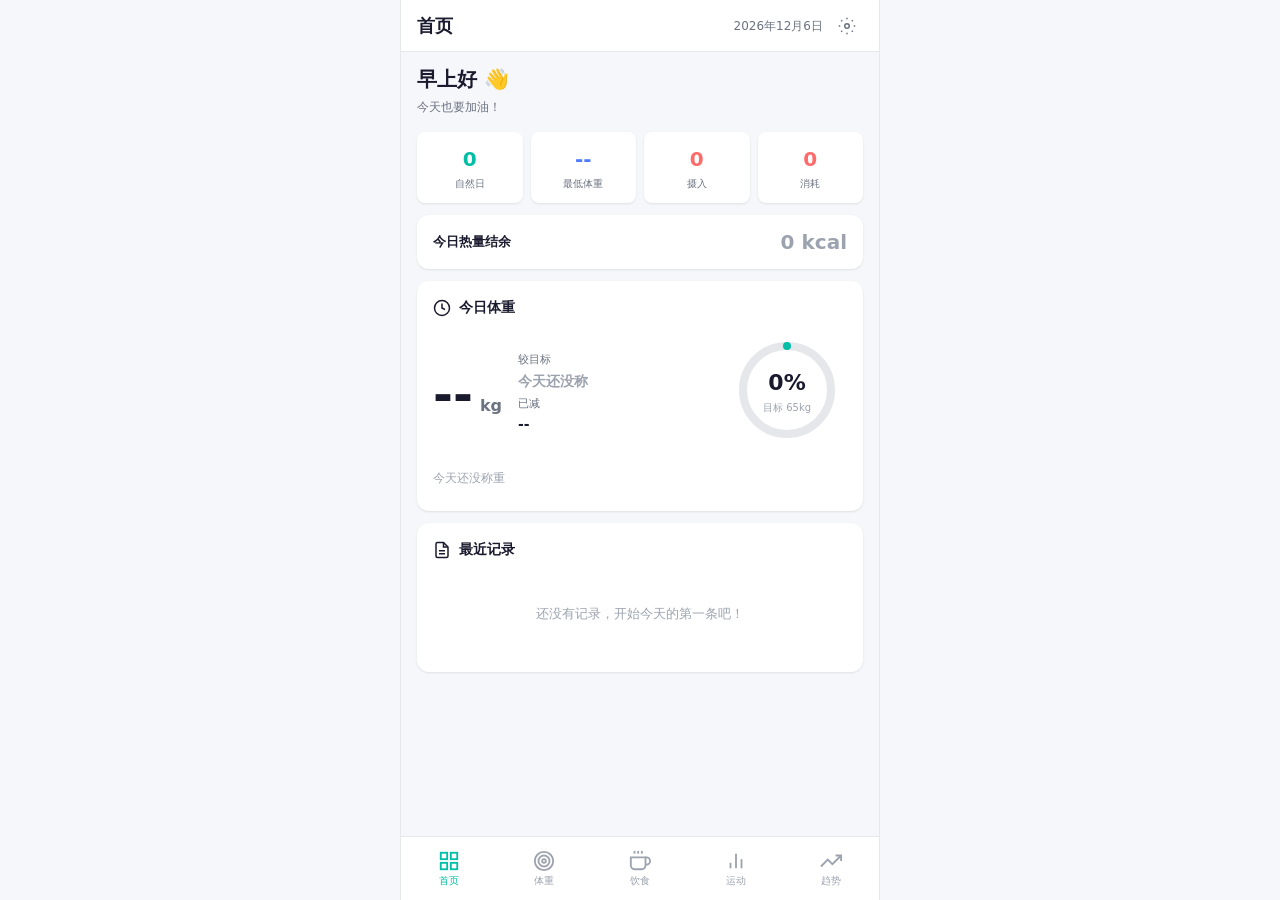
==== commit 22c0beda: "Improve daily tracking and PWA usability" ====
--- a/src/index.html
+++ b/src/index.html
@@ -6,11 +6,11 @@
   <meta name="theme-color" content="#00BFA6">
   <meta name="apple-mobile-web-app-capable" content="yes">
   <meta name="apple-mobile-web-app-status-bar-style" content="default">
-  <meta name="description" content="吴惊喜不要停 - 记录体重变化与运动热量消耗">
+  <meta name="description" content="体重日记 - 记录体重变化与运动热量消耗">
   <link rel="manifest" href="manifest.json">
-  <link rel="icon" href="assets/icons/icon.svg" type="image/svg+xml">
-  <link rel="apple-touch-icon" href="assets/icons/icon.svg">
-  <title>吴惊喜不要停</title>
+  <link rel="icon" href="assets/icons/icon-192.png" type="image/png">
+  <link rel="apple-touch-icon" href="assets/icons/icon-192.png">
+  <title>体重日记</title>
   <link rel="stylesheet" href="css/style.css">
 </head>
 <body>
@@ -36,7 +36,7 @@
       <div class="stat-grid" style="grid-template-columns:repeat(4,1fr)">
         <div class="stat-item">
           <div class="num green" id="statDays">0</div>
-          <div class="label">记录天数</div>
+          <div class="label">自然日</div>
         </div>
         <div class="stat-item">
           <div class="num blue" id="statLowest">--</div>
@@ -83,11 +83,6 @@
           </div>
           <div id="todayWeightRecordList"></div>
         </div>
-        <div class="log-today-bar">
-          <input type="number" id="quickWeightInput" placeholder="输入体重" step="0.1" min="30" max="200">
-          <input type="time" id="quickWeightTime" style="width:auto;flex:none;padding:6px 8px;font-size:14px">
-          <button class="btn btn-primary btn-sm" id="quickWeightBtn">记录</button>
-        </div>
       </div>
 
       <div class="card">
@@ -131,14 +126,20 @@
         </div>
         <div class="form-row">
           <div class="form-group"><label>食物名称</label><input type="text" id="dietFood" placeholder="如：全麦面包 2片"></div>
-          <div class="form-group"><label>重量 (g)</label><input type="number" id="dietWeight" min="0" placeholder="如：150"></div>
+          <div class="form-group"><label>估计重量 (g，可选)</label><input type="number" id="dietWeight" min="0" placeholder="可不填"></div>
         </div>
         <div class="form-row">
-          <div class="form-group"><label>热量 (kcal)</label><input type="number" id="dietCalories" min="0" placeholder="自动预估或手动输入"></div>
+          <div class="form-group"><label>热量 (kcal)</label><input type="number" id="dietCalories" min="0" placeholder="手动估算填写"></div>
           <div class="form-group">
             <label>热量预估</label>
-            <div class="calorie-estimate" id="dietCalorieHint">输入食物和重量后自动预估</div>
+            <div class="calorie-estimate" id="dietCalorieHint">重量可选，热量可以直接手动填写</div>
           </div>
+        </div>
+        <div class="calorie-quick-row" id="dietCalorieQuick">
+          <button type="button" data-cal="100">100</button>
+          <button type="button" data-cal="200">200</button>
+          <button type="button" data-cal="300">300</button>
+          <button type="button" data-cal="500">500</button>
         </div>
         <div class="form-group"><label>备注（可选）</label><input type="text" id="dietNotes" placeholder="如：便利店买的"></div>
         <button class="btn btn-primary btn-block" id="dietSubmit">保存记录</button>
@@ -163,8 +164,9 @@
         </div>
         <div class="form-row">
           <div class="form-group"><label>时长（分钟）</label><input type="number" id="exDuration" min="1" max="600" placeholder="30"></div>
-          <div class="form-group" id="exCalGroup"><label>消耗热量 (kcal)</label><input type="number" id="exCalories" min="0" placeholder="自动计算" readonly></div>
-        </div>
+          <div class="form-group" id="exCalGroup"><label>消耗热量 (kcal)</label><input type="number" id="exCalories" min="0" placeholder="自动计算，可手动改"></div>
+        </div>
+        <button class="btn btn-secondary btn-sm btn-block" id="exAutoCalBtn" type="button">按当前运动重新估算热量</button>
         <div class="form-group"><label>备注（可选）</label><input type="text" id="exNotes" placeholder="如：晨跑、健身房等"></div>
         <button class="btn btn-primary btn-block" id="exSubmit">保存记录</button>
       </div>
@@ -231,7 +233,7 @@
         </div>
         <div class="setting-item">
           <div><div class="label">昵称</div><div class="desc">个性化称呼</div></div>
-          <input type="text" id="setName" placeholder="如：吴惊喜">
+          <input type="text" id="setName" placeholder="如：小安">
         </div>
         <button class="btn btn-primary btn-block mt-8" id="settingsSave">保存设置</button>
       </div>
@@ -273,7 +275,7 @@
       </div>
 
       <div class="about-section">
-        <strong>吴惊喜不要停 v1.3</strong><br>
+        <strong>体重日记 v1.4.0</strong><br>
         减肥路上，惊喜不停！<br>
         所有数据仅存储在你的设备上
       </div>
--- a/src/css/style.css
+++ b/src/css/style.css
@@ -225,6 +225,26 @@
 .calorie-estimate.muted {
   background: #F8FAFC;
 }
+.calorie-quick-row {
+  display: grid;
+  grid-template-columns: repeat(4, 1fr);
+  gap: 8px;
+  margin: -2px 0 12px;
+}
+.calorie-quick-row button {
+  border: 1px solid var(--border);
+  border-radius: var(--radius-sm);
+  background: #F8FAFC;
+  color: var(--text-secondary);
+  padding: 8px 0;
+  font-size: 13px;
+  font-weight: 700;
+}
+.calorie-quick-row button:active {
+  border-color: var(--primary);
+  background: var(--primary-light);
+  color: var(--primary-dark);
+}
 
 .btn {
   display: inline-flex;
@@ -670,11 +690,26 @@
 
 /* ============ Background Image ============ */
 .app-container.has-bg-image {
-  background: none !important;
-  background-image: var(--bg-image-url) !important;
-  background-size: cover !important;
-  background-position: center !important;
-  background-attachment: fixed !important;
+  background: var(--bg) !important;
+  overflow: hidden;
+}
+.app-container.has-bg-image::before {
+  content: "";
+  position: absolute;
+  inset: 0;
+  background-image: var(--bg-image-url);
+  background-size: cover;
+  background-position: center;
+  z-index: 0;
+}
+.app-container.has-bg-image .app-header,
+.app-container.has-bg-image .app-main,
+.app-container.has-bg-image .app-nav {
+  position: relative;
+  z-index: 1;
+}
+.app-container.has-bg-image .app-main {
+  background: transparent;
 }
 .app-container.has-bg-image .app-header {
   background: rgba(255,255,255,0.15);
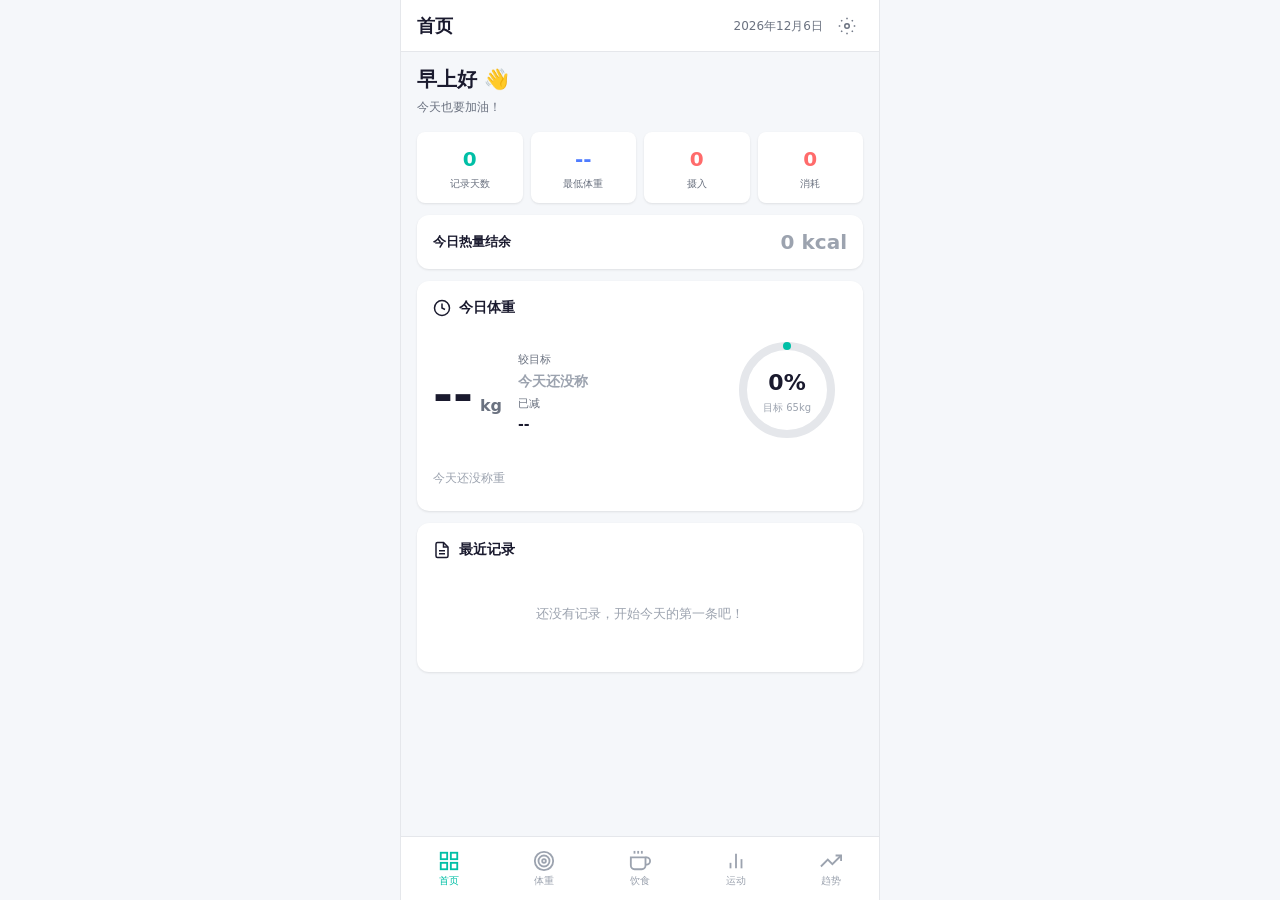
==== commit daeb9901: "Restore record days label" ====
--- a/src/index.html
+++ b/src/index.html
@@ -36,7 +36,7 @@
       <div class="stat-grid" style="grid-template-columns:repeat(4,1fr)">
         <div class="stat-item">
           <div class="num green" id="statDays">0</div>
-          <div class="label">自然日</div>
+          <div class="label">记录天数</div>
         </div>
         <div class="stat-item">
           <div class="num blue" id="statLowest">--</div>
